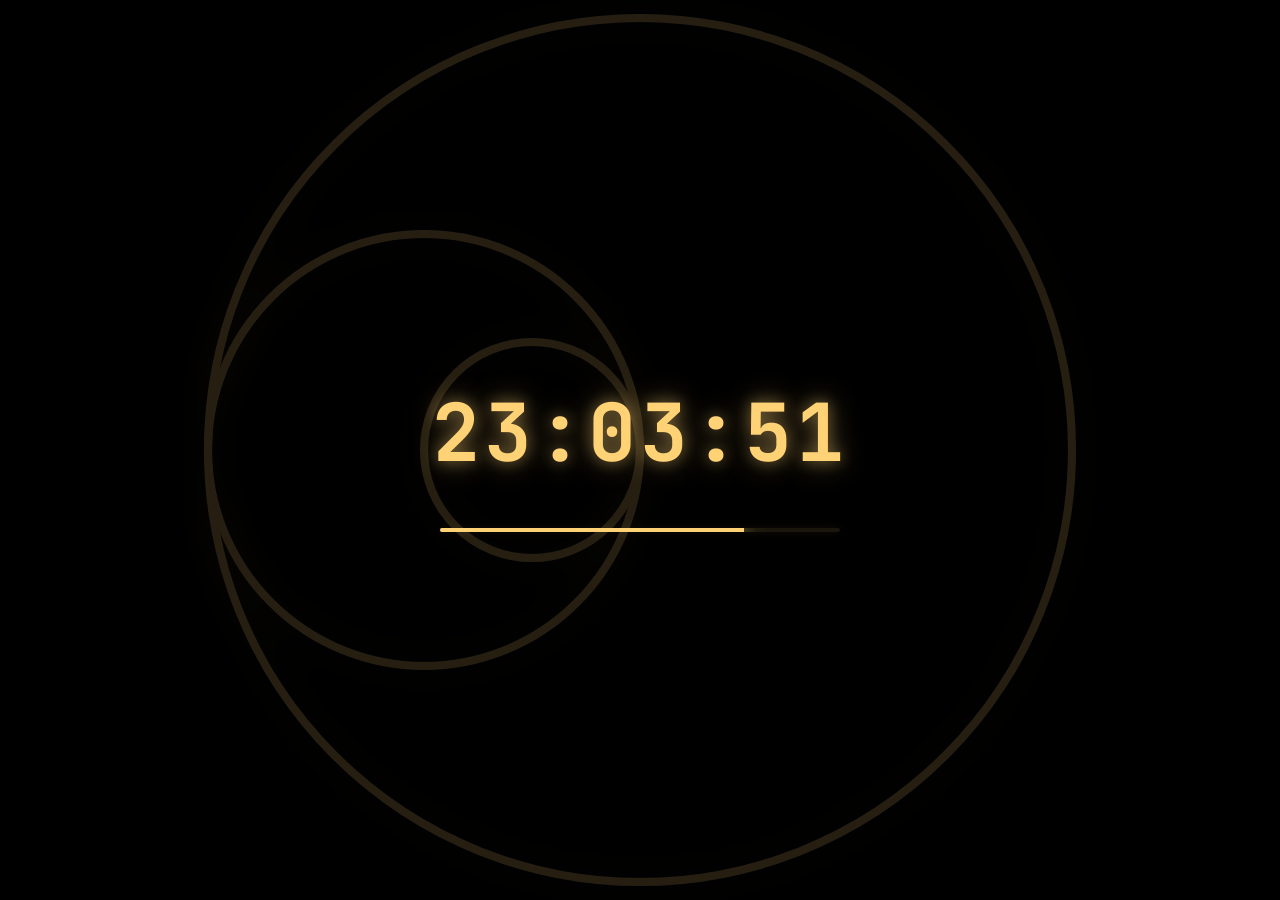
==== index.html @ 7563a0db "first commit" ====
<!DOCTYPE html>
<html lang="en">
<head>
    <meta charset="UTF-8">
    <meta name="viewport" content="width=device-width, initial-scale=1.0">
    <title>3 Body Problem | The Countdown</title>
    <meta name="description" content="The clock is ticking. Humanity faces a terrifying truth: we are not alone.">
    <link rel="preconnect" href="https://fonts.googleapis.com">
    <link rel="preconnect" href="https://fonts.gstatic.com" crossorigin>
    <link href="https://fonts.googleapis.com/css2?family=Funnel+Sans:wght@400;700;800&family=JetBrains+Mono:wght@400;700&display=swap" rel="stylesheet">
    <link rel="stylesheet" href="assets/style.css">
    <link rel="icon" type="image/svg+xml" href="assets/images/favicon.svg">
</head>
<body class="home-page">
    <div id="loading-screen" class="loading-screen">
        <svg viewBox="0 0 200 200" class="three-suns-svg">
            <circle cx="100" cy="100" r="80" />
            <circle cx="60" cy="100" r="40" />
            <circle cx="80" cy="100" r="20" />
        </svg>
        <div class="loading-content">
            <div class="loading-countdown" id="loading-countdown">99:99:99</div>
            <div class="loading-bar-container">
                <div class="loading-bar" id="loading-bar"></div>
            </div>
        </div>
    </div>

    <div class="scanlines"></div>

    <a href="https://www.netflix.com/title/81024821" target="_blank" class="netflix-btn">
        <span>Watch on</span>
        <img src="assets/svg/Netflix_2015_logo.svg" alt="Netflix">
    </a>
    <div class="hero-bg base" style="background-image: url('assets/images/Countdown.jpg');"></div>


    <nav>
        <div class="nav-links">
            <a href="index.html">Home</a>
            <a href="science.html">Science</a>
            <a href="game.html">The Game</a>
            <a href="enemy.html">The Enemy</a>
            <a href="characters.html">Characters</a>
        </div>
    </nav>

    <section>
        <div class="container">
            <h1>The Countdown</h1>
            <div class="content-box">
                <p class="highlight">The clock is ticking. Can you see it?</p>
                <p>What began as a series of inexplicable suicides in the scientific community has revealed a terrifying truth: the laws of nature are no longer functioning. We are not alone, and we are being watched.</p>
                <p class="highlight">Don’t play the game unless you’re prepared to lose your world.</p>
                
                <a href="science.html" class="btn">Initiate Research</a>
            </div>
        </div>
    </section>

    <script src="assets/script.js"></script>
</body>
</html>
---- assets/style.css ----
:root {
    --bg: #0a0a0a;
    --accent: #FFD275;
    --accent-glow: rgba(255, 210, 117, 0.4);
    --text: #f5f5f7;
    --text-dim: #ffffff;
    --secondary: #1a1a1a;
    --glass: rgba(255, 255, 255, 0.05);
    --border: rgba(255, 210, 117, 0.2);
    --font-main: 'Funnel Sans', system-ui, -apple-system, sans-serif;
    --font-mono: 'JetBrains Mono', 'Courier New', monospace;
}

* {
    margin: 0;
    padding: 0;
    box-sizing: border-box;
}

body {
    background-color: var(--bg);
    color: var(--text);
    font-family: var(--font-main);
    line-height: 1.6;
    overflow-x: hidden;
    -webkit-font-smoothing: antialiased;
}

/* Loading Screen */
.loading-screen {
    position: fixed;
    top: 0;
    left: 0;
    width: 100vw;
    height: 100vh;
    background-color: #000;
    z-index: 100000;
    display: flex;
    justify-content: center;
    align-items: center;
    overflow: hidden;
    transition: transform 1.2s cubic-bezier(0.77, 0, 0.175, 1);
}

.loading-screen.fade-out {
    transform: translateY(-100%);
}

.three-suns-svg {
    position: absolute;
    top: 50%;
    left: 50%;
    transform: translate(-50%, -50%);
    width: 120vmin;
    height: 120vmin;
    opacity: 0.15;
    fill: none;
    stroke: var(--accent);
    stroke-width: 1.5;
    filter: drop-shadow(0 0 20px var(--accent-glow));
    animation: rotate 40s linear infinite;
    pointer-events: none;
}

@keyframes rotate {
    from { transform: translate(-50%, -50%) rotate(0deg); }
    to { transform: translate(-50%, -50%) rotate(360deg); }
}

.loading-content {
    position: relative;
    z-index: 2;
    display: flex;
    flex-direction: column;
    align-items: center;
    justify-content: center;
}

.loading-countdown {
    font-family: var(--font-mono);
    font-size: 5rem;
    color: var(--accent);
    text-shadow: 0 0 15px var(--accent-glow), 0 0 30px var(--accent-glow);
    font-weight: 700;
    letter-spacing: 4px;
    margin-bottom: 2rem;
    animation: fast-flicker 0.1s infinite alternate; 
}

@keyframes fast-flicker {
    0%, 19%, 21%, 23%, 25%, 54%, 56%, 100% { 
        opacity: 1; 
        text-shadow: 0 0 15px var(--accent-glow), 0 0 30px var(--accent-glow); 
    }
    20%, 22%, 24%, 55% { 
        opacity: 0.7; 
        text-shadow: 0 0 5px var(--accent-glow); 
    }
}

.loading-bar-container {
    width: 400px;
    height: 4px;
    background: rgba(255, 210, 117, 0.1);
    border-radius: 2px;
    overflow: hidden;
    position: relative;
    box-shadow: 0 0 10px rgba(255, 210, 117, 0.1);
}

.loading-bar {
    height: 100%;
    width: 0%;
    background: var(--accent);
    box-shadow: 0 0 15px var(--accent), 0 0 30px var(--accent);
    transition: width 0.05s linear;
}

@media (max-width: 768px) {
    .loading-countdown {
        font-size: 3rem;
    }
    .loading-bar-container {
        width: 80vw;
    }
}

/* Glassmorphism Navigation */
nav {
    position: fixed;
    bottom: 0;
    width: 100%;
    padding: 1.5rem 3rem;
    z-index: 1000;
    display: flex;
    justify-content: center;
    align-items: center;
    background: linear-gradient(to top, rgba(10,10,10,0.95) 0%, rgba(10,10,10,0.8) 50%, transparent 100%);
    backdrop-filter: blur(10px);
}

@media (max-width: 768px) {
    nav {
        padding: 1rem;
    }
}

.global-timer {
    position: fixed;
    bottom: 4.5rem; /* Positioned above the nav links */
    left: 50%;
    transform: translateX(-50%);
    font-family: var(--font-mono);
    font-size: 0.9rem;
    color: var(--accent);
    text-shadow: 0 0 10px var(--accent-glow);
    letter-spacing: 2px;
    z-index: 1001;
    pointer-events: none;
    animation: flicker 5s infinite;
}

@media (max-width: 768px) {
    .global-timer {
        bottom: 5.5rem; /* Moved up even further to avoid multi-line nav */
        font-size: 0.75rem;
    }
}

.logo {
    font-family: var(--font-mono);
    font-weight: 700;
    font-size: 1.2rem;
    color: var(--accent);
    text-transform: uppercase;
    letter-spacing: 2px;
    text-shadow: 0 0 10px var(--accent-glow);
}

.nav-links {
    display: flex;
    gap: 2rem;
}

.nav-links a {
    text-decoration: none;
    color: var(--text-dim);
    font-family: var(--font-mono);
    font-size: 0.9rem;
    transition: all 0.3s ease;
    text-transform: uppercase;
    position: relative;
}

.nav-links a:hover,
.nav-links a.active {
    color: var(--accent);
    text-shadow: 0 0 8px var(--accent-glow);
}

.nav-links a::after {
    content: '';
    position: absolute;
    bottom: -5px;
    left: 0;
    width: 0;
    height: 1px;
    background: var(--accent);
    transition: width 0.3s ease;
}

.nav-links a:hover::after,
.nav-links a.active::after {
    width: 100%;
}

/* Hero Sections */
section {
    min-height: 100vh;
    padding: 8rem 3rem 4rem;
    display: flex;
    flex-direction: column;
    justify-content: center;
    position: relative;
}

body.home-page section {
    justify-content: flex-end;
    padding-bottom: 12rem;
}

@media (max-width: 768px) {
    section {
        padding: 6rem 1.5rem 6rem;
    }
    body.home-page section {
        justify-content: center;
        padding-bottom: 8rem;
    }
}

.hero-bg {
    position: fixed;
    top: 0;
    left: 0;
    width: 100%;
    height: 100%;
    z-index: -2;
    background-size: cover;
    background-position: center;
    opacity: 1;
    transition: opacity 1s ease;
}

@media (max-width: 768px) {
    .hero-bg::after {
        content: '';
        position: absolute;
        top: 0;
        left: 0;
        width: 100%;
        height: 100%;
        background: rgba(0, 0, 0, 0.45); /* Darker overlay for mobile */
        z-index: 1;
    }
}





.container {
    max-width: 1200px;
    margin: 0 0 0 auto;
    width: 100%;
    display: flex;
    flex-direction: column;
    align-items: flex-end;
    text-align: right;
}

@media (max-width: 768px) {
    .container {
        margin: 0 auto;
        align-items: center;
        text-align: center;
    }
}

/* Enemy Page Layout and Styling */
body.enemy-page {
    overflow: hidden;
}

body.enemy-page section,
body.science-page section {
    padding-top: 4rem;
    /* Move content up */
}

body.enemy-page .container {
    margin: 0 auto;
    align-items: center;
    text-align: center;
    max-width: 1400px;
}

body.science-page .container {
    margin: 0 auto 0 0;
    align-items: flex-start;
    text-align: left;
    max-width: 1200px;
}

body.enemy-page .content-box {
    max-width: 1200px;
    margin: 0 auto;
    width: 100%;
}

body.science-page .content-box {
    max-width: 500px;
    margin: 0;
    width: 100%;
}

body.enemy-page .feature-grid {
    display: grid;
    grid-template-columns: repeat(3, 1fr);
    gap: 2rem;
    margin: 2rem 0 4rem;
    align-items: stretch;
}

@media (max-width: 1024px) {
    body.enemy-page .feature-grid {
        grid-template-columns: repeat(2, 1fr);
    }
}

@media (max-width: 768px) {
    body.enemy-page .feature-grid {
        grid-template-columns: 1fr;
        gap: 1.5rem;
    }
}

body.science-page .feature-grid {
    display: flex;
    flex-direction: column;
    gap: 1.5rem;
    margin: 3rem 0;
    width: 100%;
    max-width: 500px;
}

/* Initial state for animated elements in content-box */
.content-box > *:not(.feature-grid),
.feature-card {
    opacity: 0;
    transform: translateY(20px);
}


body.enemy-page .feature-card {
    display: flex;
    flex-direction: column;
    align-items: center;
    justify-content: center; /* Center-align content vertically */
    text-align: center;
    padding: 3rem 2rem 4rem; /* Increased padding, especially at bottom */
    min-height: 420px; /* Ensure enough height for the shift */
    background: var(--glass);
    backdrop-filter: blur(15px);
    border: 1px solid var(--border);
    border-radius: 8px;
    transition: all 0.4s cubic-bezier(0.165, 0.84, 0.44, 1);
    position: relative;
    overflow: hidden;
}

/* Content wrapper transition for hover move-up effect */
body.enemy-page .feature-card .card-icon,
body.enemy-page .feature-card h3,
body.enemy-page .feature-card p {
    transition: transform 0.4s cubic-bezier(0.165, 0.84, 0.44, 1);
}

body.enemy-page .feature-card:hover .card-icon,
body.enemy-page .feature-card:hover h3,
body.enemy-page .feature-card:hover p {
    transform: translateY(-30px); /* Increased shift from -15px */
}


body.science-page .feature-card {
    display: flex;
    flex-direction: row;
    align-items: center;
    gap: 2rem;
    padding: 2rem;
    background: var(--glass);
    backdrop-filter: blur(15px);
    border: 1px solid var(--border);
    border-radius: 8px;
    transition: all 0.4s cubic-bezier(0.165, 0.84, 0.44, 1);
    position: relative;
    width: 100%;
}

@media (max-width: 768px) {
    body.science-page .feature-card {
        flex-direction: column;
        align-items: flex-start;
        gap: 1rem;
        padding: 1.5rem;
    }
    body.science-page .card-content {
        padding-right: 0;
    }
}

body.enemy-page .feature-card:hover {
    background: rgba(255, 255, 255, 0.08);
    border-color: var(--accent);
    transform: translateY(-8px);
    box-shadow: 0 15px 35px rgba(0, 0, 0, 0.3);
}

body.enemy-page .feature-card p {
    margin-bottom: 0;
    text-align: center;
}


body.science-page .feature-card p {
    margin: 0;
    color: var(--text-dim);
}

body.enemy-page .card-icon {
    width: 48px;
    height: 48px;
    margin-bottom: 1.5rem;
    color: var(--accent);
    filter: drop-shadow(0 0 8px var(--accent-glow));
}

body.science-page .card-icon {
    flex-shrink: 0;
    width: 48px;
    height: 48px;
    color: var(--accent);
    filter: drop-shadow(0 0 8px var(--accent-glow));
}

body.enemy-page .card-icon svg {
    width: 100%;
    height: 100%;
}

body.enemy-page .btn-sm {
    display: inline-block;
    padding: 0.6rem 1.2rem;
    border: 1px solid var(--accent);
    color: var(--accent);
    text-decoration: none;
    font-family: var(--font-mono);
    text-transform: uppercase;
    font-size: 0.75rem;
    letter-spacing: 1px;
    transition: all 0.4s ease;

    /* Reveal animation initial state */
    position: absolute;
    bottom: 2.5rem; /* Slightly higher from bottom */
    left: 50%;
    transform: translateX(-50%) translateY(20px);
    opacity: 0;
    pointer-events: none;
}

body.enemy-page .feature-card:hover .btn-sm {
    opacity: 1;
    transform: translateX(-50%) translateY(0);
    pointer-events: auto;
}


body.enemy-page .btn-sm:hover {
    background: var(--accent);
    color: var(--bg);
    box-shadow: 0 0 15px var(--accent-glow);
}

body.enemy-page .hero-bg {
    background-image: linear-gradient(rgba(0, 0, 0, 0.6), rgba(0, 0, 0, 0.6)), url('images/Scene.jpg');
}

@media (max-width: 768px) {
    body.enemy-page .btn-sm {
        opacity: 1;
        transform: translateX(-50%) translateY(0);
        pointer-events: auto;
    }
    
    body.enemy-page .feature-card .card-icon,
    body.enemy-page .feature-card h3,
    body.enemy-page .feature-card p {
        transform: translateY(-25px) !important; /* Always shifted up to show button */
    }
}

body.enemy-page,
body.science-page {
    overflow-y: auto;
    overflow-x: hidden;
}

body.science-page .card-content {
    flex-grow: 1;
    padding-right: 3rem;
    /* Space for the absolute arrow */
}

body.science-page .feature-card h3 {
    margin-bottom: 0.5rem;
}

body.science-page .btn-sm {
    opacity: 1;
    transform: translateY(0);
    pointer-events: auto;
    width: 32px;
    height: 32px;
    display: flex;
    align-items: center;
    justify-content: center;
    border-radius: 50%;
    padding: 0;
    position: absolute;
    top: 1.5rem;
    right: 1.5rem;
    border-color: var(--accent);
    color: var(--accent);
}

body.science-page .btn-sm:hover {
    background: var(--accent);
    color: var(--bg);
    box-shadow: 0 0 15px var(--accent-glow);
}

body.science-page .feature-card:hover {
    background: rgba(255, 255, 255, 0.08);
    border-color: var(--accent);
    transform: translateX(10px);
    /* Slide right instead of lift */
    box-shadow: 0 15px 35px rgba(0, 0, 0, 0.3);
}

h1 {
    font-size: 3rem;
    font-weight: 800;
    margin-bottom: 1.5rem;
    font-family: var(--font-mono);
    text-transform: uppercase;
    color: var(--accent);
    text-shadow: 0 0 20px var(--accent-glow);
    animation: flicker 4s infinite;
}

@media (max-width: 768px) {
    h1 {
        font-size: 2rem;
    }
}

@keyframes flicker {

    0%,
    19%,
    21.1%,
    23%,
    25%,
    54%,
    56%,
    100% {
        opacity: 1;
    }

    20%,
    21%,
    22%,
    24%,
    55% {
        opacity: 0.4;
    }
}

.content-box {
    background: transparent;
    padding: 0;
    border: none;
    backdrop-filter: none;
    border-radius: 4px;
    max-width: 450px;
}

p {
    margin-bottom: 1.5rem;
    font-size: 0.95rem;
    color: var(--text-dim);
}

.highlight {
    color: var(--accent);
    font-weight: 600;
}

.countdown-timer {
    font-family: var(--font-mono);
    font-size: 3rem;
    color: var(--accent);
    margin: 2rem 0;
    letter-spacing: 5px;
    text-shadow: 0 0 15px var(--accent-glow);
}

/* Feature Grid */
.feature-grid {
    display: grid;
    grid-template-columns: repeat(auto-fit, minmax(300px, 1fr));
    gap: 2rem;
    margin-top: 3rem;
}

.feature-card {
    background: transparent;
    border: none;
    padding: 2rem;
    border-radius: 4px;
    transition: transform 0.3s ease, border-color 0.3s ease;
}

.feature-card:hover {
    transform: translateY(-5px);
    border-color: var(--accent);
    box-shadow: 0 10px 30px rgba(255, 210, 117, 0.1);
}

.feature-card h3 {
    color: var(--accent);
    margin-bottom: 1rem;
    font-family: var(--font-mono);
}

/* Buttons */
.btn {
    display: inline-block;
    padding: 1rem 2rem;
    border: 1px solid var(--accent);
    color: var(--accent);
    text-decoration: none;
    font-family: var(--font-mono);
    text-transform: uppercase;
    letter-spacing: 2px;
    transition: all 0.3s ease;
    background: transparent;
    cursor: pointer;
    margin-top: 1rem;
}


.btn:hover {
    background: var(--accent);
    color: var(--bg);
    box-shadow: 0 0 20px var(--accent-glow);
}

/* Scanline Overlay */
.scanlines {
    position: fixed;
    top: 0;
    left: 0;
    width: 100%;
    height: 100%;
    z-index: 9999;
    pointer-events: none;
    background: linear-gradient(rgba(18, 16, 16, 0) 50%,
            rgba(0, 0, 0, 0.25) 50%);
    background-size: 100% 4px;
    opacity: 0.1;
}

/* Responsive */
@media (max-width: 768px) {
    h1 {
        font-size: 2.5rem;
    }

    .nav-links {
        gap: 1rem;
        flex-wrap: wrap;
        justify-content: center;
    }
}

/* Netflix Button */
.netflix-btn {
    position: fixed;
    top: 2rem;
    right: 3rem;
    z-index: 10000;
    background: var(--glass);
    border: 1px solid var(--border);
    backdrop-filter: blur(15px);
    padding: 0.6rem 1.2rem;
    border-radius: 4px;
    display: flex;
    align-items: center;
    gap: 0.8rem;
    text-decoration: none;
    transition: all 0.3s ease;
}

.netflix-btn:hover {
    border-color: #d81f26;
    box-shadow: 0 0 15px rgba(216, 31, 38, 0.3);
    transform: translateY(-2px);
}

.netflix-btn span {
    font-family: var(--font-mono);
    font-size: 0.8rem;
    color: var(--text-dim);
    text-transform: uppercase;
    letter-spacing: 1px;
}

.netflix-btn img {
    height: 18px;
    width: auto;
}

@media (max-width: 768px) {
    .netflix-btn {
        top: 1rem;
        right: 1.5rem;
        padding: 0.4rem 0.8rem;
    }

    .netflix-btn span {
        font-size: 0.7rem;
    }

    .netflix-btn img {
        height: 14px;
    }
}

/* VR Button */
.vr-btn {
    position: fixed;
    bottom: 8rem;
    right: 3rem;
    z-index: 10000;
    background: transparent;
    border: 1px solid var(--accent);
    color: var(--accent);
    backdrop-filter: blur(15px);
    padding: 1rem 2rem;
    border-radius: 4px;
    display: flex;
    align-items: center;
    gap: 1rem;
    text-decoration: none;
    transition: all 0.3s ease;
    cursor: pointer;
}

.vr-btn:hover {
    background: var(--accent);
    color: var(--bg);
    box-shadow: 0 0 20px var(--accent-glow);
    transform: translateY(-2px);
}

.vr-btn span {
    font-family: var(--font-mono);
    font-size: 1rem;
    color: inherit;
    text-transform: uppercase;
    letter-spacing: 2px;
}

.vr-btn svg {
    height: 24px;
    width: auto;
    color: inherit;
}

@media (max-width: 768px) {
    .vr-btn {
        bottom: 7.5rem; /* Moved up to clear new timer pos */
        right: 1.5rem;
        padding: 0.6rem 1rem;
        width: calc(100% - 3rem);
        justify-content: center;
    }

    .vr-btn span {
        font-size: 0.8rem;
    }

    .vr-btn svg {
        height: 18px;
    }
}

/* Game Page 3D Interaction Styles */
body.game-page section {
    pointer-events: none;
    z-index: 10;
    justify-content: flex-end;
    padding-bottom: 12vh;
}

body.game-page .container {
    margin: 0 auto;
    align-items: center;
    text-align: center;
}

body.game-page .bg-title {
    position: fixed;
    top: 42%;
    left: 50%;
    transform: translate(-50%, -50%);
    font-size: 4vw;
    width: 95%;
    text-align: center;
    z-index: 0;
    margin: 0;
    opacity: 0.6;
    pointer-events: none;
    white-space: nowrap;
    letter-spacing: 0.15em;
    filter: blur(1px);
}

@media (max-width: 768px) {
    body.game-page .bg-title {
        font-size: 8vw;
        top: 35%;
    }
}

body.game-page .content-box,
body.game-page nav,
body.game-page .netflix-btn {
    pointer-events: auto;
}

body.game-page .content-box {
    max-width: 600px;
}

/* Characters Page */
body.characters-page {
    overflow-y: auto;
    overflow-x: hidden;
}

body.characters-page .characters-section {
    padding: 6rem 0;
    min-height: 100vh;
    display: flex;
    justify-content: center;
}

.characters-container {
    width: 100%;
    margin: 0;
    padding: 0;
    position: relative;
    z-index: 2;
}

.characters-title {
    text-align: center;
    margin-bottom: 3rem;
}

.characters-grid {
    display: grid;
    grid-template-columns: repeat(3, 1fr);
    gap: 0;
    padding-bottom: 6rem;
}

.character-card {
    position: relative;
    overflow: hidden;
    border-radius: 0;
    aspect-ratio: 1;
    cursor: pointer;
    border: none;
    background: var(--glass);
    text-decoration: none;
}

.character-card img {
    width: 100%;
    height: 100%;
    object-fit: cover;
    object-position: top center;
    transition: transform 0.6s cubic-bezier(0.165, 0.84, 0.44, 1);
}

.character-card:hover img {
    transform: scale(1.05);
}

.character-info {
    position: absolute;
    bottom: -35%;
    left: 0;
    width: 100%;
    height: 33.33%;
    background: rgba(10, 10, 10, 0.88);
    display: flex;
    flex-direction: column;
    justify-content: center;
    padding: 1.5rem;
    transition: bottom 0.5s cubic-bezier(0.165, 0.84, 0.44, 1);
}

.character-card:hover .character-info {
    bottom: 0;
}

.character-info h3 {
    color: var(--accent);
    font-family: var(--font-mono);
    font-size: 1.2rem;
    margin-bottom: 0.4rem;
    text-shadow: 0 0 10px var(--accent-glow);
}

.character-info p {
    color: var(--text);
    font-size: 0.8rem;
    line-height: 1.4;
    margin: 0;
}

/* Responsive Characters */
@media (max-width: 1024px) {
    .characters-grid {
        grid-template-columns: repeat(2, 1fr);
    }
}

@media (max-width: 768px) {
    .characters-grid {
        grid-template-columns: 1fr;
    }
    .character-info {
        bottom: 0;
        background: rgba(10, 10, 10, 0.7);
        height: auto;
        padding: 1rem;
    }
    .character-info p {
        display: -webkit-box;
        -webkit-line-clamp: 3;
        -webkit-box-orient: vertical;
        line-clamp: 3;
        overflow: hidden;
    }
}
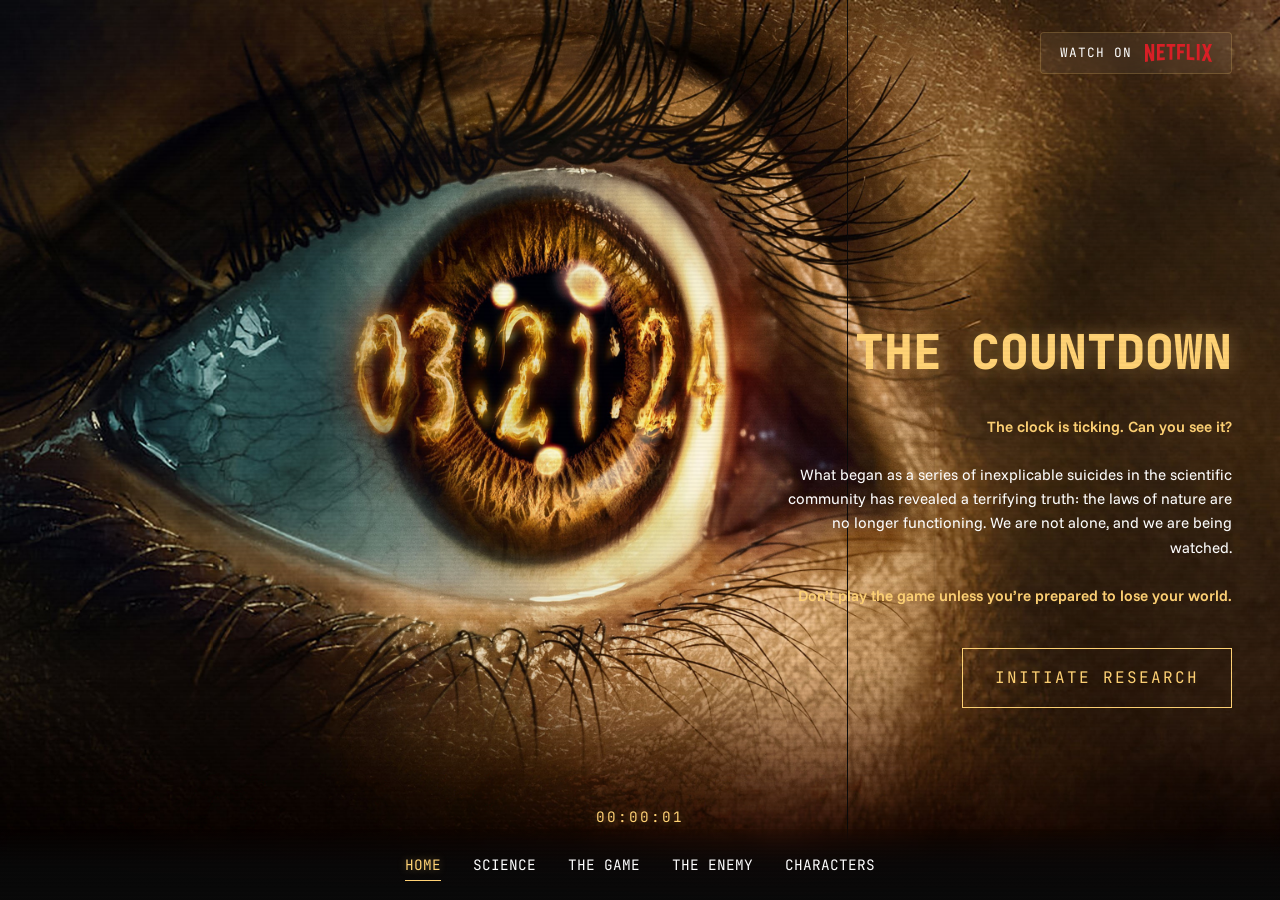
==== commit 1e682bb5: "Loading Screen Fixes" ====
--- a/index.html
+++ b/index.html
@@ -10,6 +10,14 @@
     <link href="https://fonts.googleapis.com/css2?family=Funnel+Sans:wght@400;700;800&family=JetBrains+Mono:wght@400;700&display=swap" rel="stylesheet">
     <link rel="stylesheet" href="assets/style.css">
     <link rel="icon" type="image/svg+xml" href="assets/images/favicon.svg">
+    <script>
+        (function() {
+            const navEntry = performance.getEntriesByType('navigation')[0];
+            if (navEntry && navEntry.type === 'reload') {
+                document.documentElement.classList.add('is-reloading');
+            }
+        })();
+    </script>
 </head>
 <body class="home-page">
     <div id="loading-screen" class="loading-screen">
--- a/assets/style.css
+++ b/assets/style.css
@@ -35,11 +35,15 @@
     height: 100vh;
     background-color: #000;
     z-index: 100000;
-    display: flex;
+    display: none;
     justify-content: center;
     align-items: center;
     overflow: hidden;
     transition: transform 1.2s cubic-bezier(0.77, 0, 0.175, 1);
+}
+
+.is-reloading .loading-screen {
+    display: flex;
 }
 
 .loading-screen.fade-out {
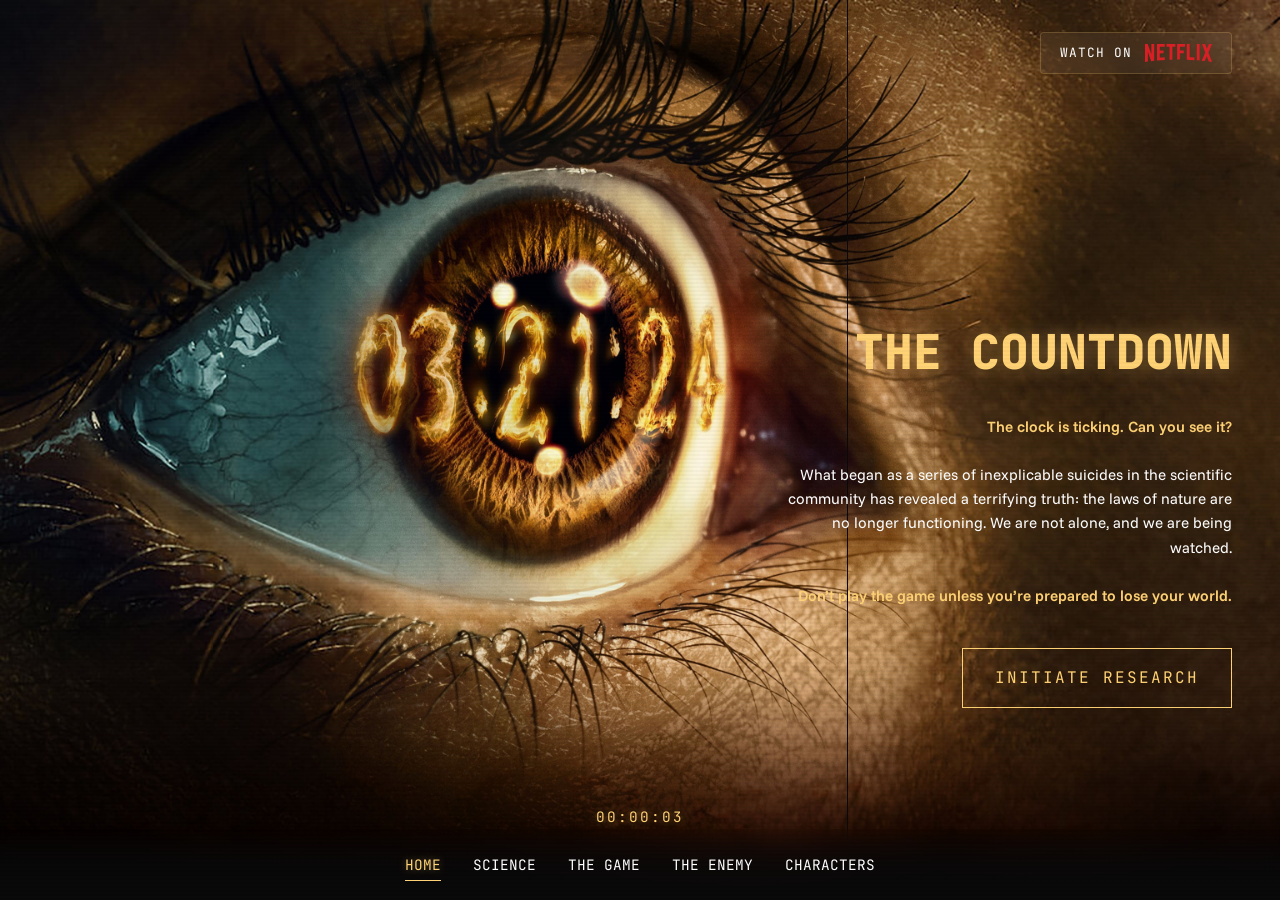
==== commit 24e004b0: "loading screen fix" ====
--- a/index.html
+++ b/index.html
@@ -13,8 +13,10 @@
     <script>
         (function() {
             const navEntry = performance.getEntriesByType('navigation')[0];
-            if (navEntry && navEntry.type === 'reload') {
+            const hasStarted = sessionStorage.getItem('hasStarted');
+            if (!hasStarted || (navEntry && navEntry.type === 'reload')) {
                 document.documentElement.classList.add('is-reloading');
+                sessionStorage.setItem('hasStarted', 'true');
             }
         })();
     </script>
